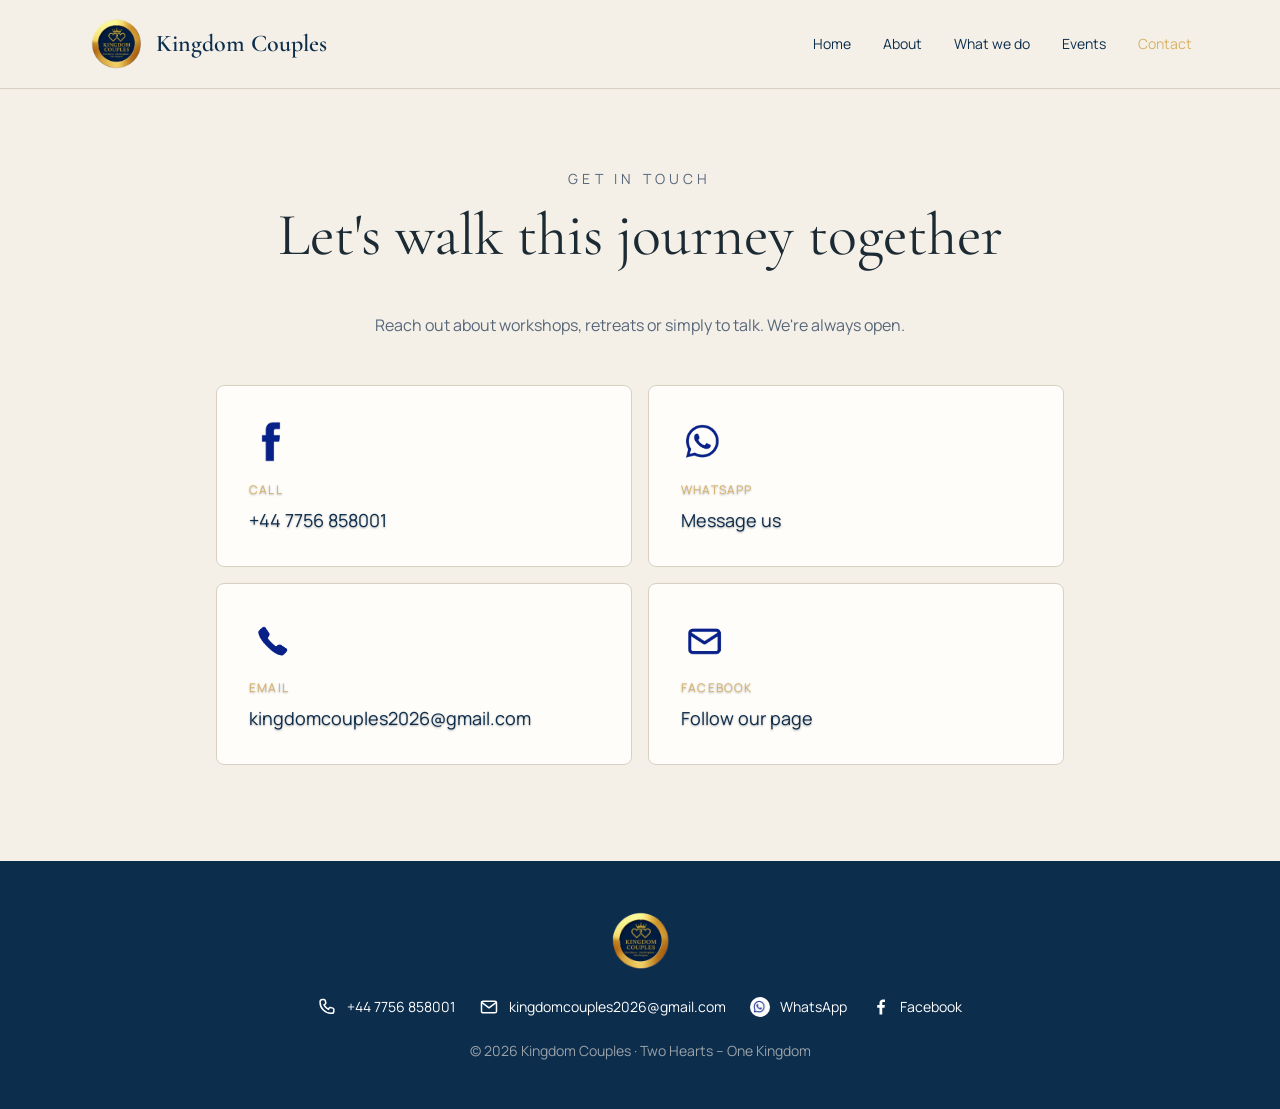
==== contact.html @ a612b758 "Add files via upload" ====
<!DOCTYPE html>
<html lang="en">
 <head>
  <meta charset="utf-8"/>
  <meta content="width=device-width, initial-scale=1" name="viewport"/>
  <link href="styles.css" rel="stylesheet"/>
  <link href="https://fonts.googleapis.com/css2?family=Cormorant+Garamond:ital,wght@0,500;0,600;1,500&amp;family=Manrope:wght@400;500;600&amp;display=swap" rel="stylesheet"/>
  <title>
   Contact — Kingdom Couples
  </title>
  <meta content="Call, email or message Kingdom Couples about workshops, retreats and support." name="description"/>
  <meta content="Contact — Kingdom Couples" property="og:title"/>
  <meta content="Get in touch with Kingdom Couples." property="og:description"/>
  <meta content="website" property="og:type"/>
  <meta content="summary_large_image" name="twitter:card"/>
  <link href="https://fonts.googleapis.com" rel="preconnect"/>
  <link href="images/favicon.png" rel="icon" type="image/png"/>
 </head>
 <body>
  <header class="border-b bg-background">
   <nav class="mx-auto flex max-w-6xl items-center justify-between px-6 py-4">
    <a class="flex items-center gap-3" href="index.html">
     <img alt="Kingdom Couples logo" class="h-14 w-14" height="56" src="images/logo-sm.png" width="56"/>
     <span class="hidden font-display text-2xl font-semibold sm:inline">
      Kingdom Couples
     </span>
    </a>
    <div class="flex gap-5 text-sm md:gap-8">
     <a class="hover:text-gold" href="index.html">
      Home
     </a>
     <a class="hover:text-gold" href="about.html">
      About
     </a>
     <a class="hover:text-gold" href="services.html">
      What we do
     </a>
     <a class="hover:text-gold" href="events.html">
      Events
     </a>
     <a aria-current="page" class="hover:text-gold text-gold" href="contact.html">
      Contact
     </a>
    </div>
   </nav>
  </header>
  <main>
   <section class="mx-auto max-w-4xl px-6 pt-20 pb-12 text-center">
    <p class="text-sm uppercase tracking-[0.3em] text-muted-foreground">
     Get in touch
    </p>
    <h1 class="mt-4 text-5xl md:text-6xl">
     Let's walk this journey together
    </h1>
   </section>
   <div class="mx-auto max-w-4xl px-6 pb-24">
    <p class="text-center text-muted-foreground">
     Reach out about workshops, retreats or simply to talk. We're always open.
    </p>
    <div class="mt-12 grid gap-4 sm:grid-cols-2">
     <a class="rounded-lg border bg-card p-8 transition hover:border-gold" href="tel:+447756858001" rel="noreferrer">
      <img class="contact-icon" src="images/Facebook%20icon.png" alt="" aria-hidden="true"/>
      <p class="text-xs uppercase tracking-widest text-gold">
       Call
      </p>
      <p class="mt-2 break-all text-lg">
       +44 7756 858001
      </p>
     </a>
     <a class="rounded-lg border bg-card p-8 transition hover:border-gold" href="https://wa.me/447756858001" rel="noreferrer" target="_blank">
      <img class="contact-icon" src="images/whatsapp.png" alt="" aria-hidden="true"/>
      <p class="text-xs uppercase tracking-widest text-gold">
       WhatsApp
      </p>
      <p class="mt-2 break-all text-lg">
       Message us
      </p>
     </a>
     <a class="rounded-lg border bg-card p-8 transition hover:border-gold" href="mailto:kingdomcouples2026@gmail.com" rel="noreferrer">
      <img class="contact-icon" src="images/call.png" alt="" aria-hidden="true"/>
      <p class="text-xs uppercase tracking-widest text-gold">
       Email
      </p>
      <p class="mt-2 break-all text-lg">
       kingdomcouples2026@gmail.com
      </p>
     </a>
     <a class="rounded-lg border bg-card p-8 transition hover:border-gold" href="https://www.facebook.com/profile.php?id=61584360152010" rel="noreferrer" target="_blank">
      <img class="contact-icon" src="images/email%20icon.png" alt="" aria-hidden="true"/>
      <p class="text-xs uppercase tracking-widest text-gold">
       Facebook
      </p>
      <p class="mt-2 break-all text-lg">
       Follow our page
      </p>
     </a>
    </div>
   </div>
  </main>
  <footer class="bg-primary py-12 text-primary-foreground">
   <div class="mx-auto flex max-w-6xl flex-col items-center gap-6 px-6 text-center text-sm">
    <img alt="" class="h-16 w-16" height="64" loading="lazy" src="images/logo-sm.png" width="64"/>
    <div class="footer-contact">
     <a href="tel:+447756858001" aria-label="Call Kingdom Couples at +44 7756 858001">
      <svg aria-hidden="true" viewBox="0 0 24 24" fill="none" stroke="currentColor" stroke-width="1.8"><path stroke-linecap="round" stroke-linejoin="round" d="M2.5 5.5A2.5 2.5 0 0 1 5 3h2.2a1.5 1.5 0 0 1 1.46 1.15l.7 2.8a1.5 1.5 0 0 1-.75 1.68l-1.5.84a14 14 0 0 0 5.42 5.42l.84-1.5a1.5 1.5 0 0 1 1.68-.75l2.8.7A1.5 1.5 0 0 1 19 14.8V17a2.5 2.5 0 0 1-2.5 2.5h-1C8.6 19.5 2.5 13.4 2.5 6.5v-1Z"/></svg>
      <span>+44 7756 858001</span>
     </a>
     <a href="mailto:kingdomcouples2026@gmail.com" aria-label="Email Kingdom Couples">
      <svg aria-hidden="true" viewBox="0 0 24 24" fill="none" stroke="currentColor" stroke-width="1.8"><rect x="3" y="5" width="18" height="14" rx="2"/><path stroke-linecap="round" stroke-linejoin="round" d="m4 7 8 6 8-6"/></svg>
      <span>kingdomcouples2026@gmail.com</span>
     </a>
     <a href="https://wa.me/447756858001" target="_blank" rel="noopener noreferrer" aria-label="Message Kingdom Couples on WhatsApp">
      <img src="images/whatsapp.png" alt="" aria-hidden="true"/>
      <span>WhatsApp</span>
     </a>
     <a href="https://www.facebook.com/profile.php?id=61584360152010" target="_blank" rel="noopener noreferrer" aria-label="Visit Kingdom Couples on Facebook">
      <svg aria-hidden="true" viewBox="0 0 24 24" fill="currentColor"><path d="M13.5 21v-8.2h2.75l.41-3.2H13.5V7.56c0-.93.26-1.56 1.59-1.56h1.69V3.14A22 22 0 0 0 14.32 3C11.88 3 10.2 4.49 10.2 7.23V9.6H7.44v3.2h2.76V21h3.3Z"/></svg>
      <span>Facebook</span>
     </a>
    </div>
    <p class="opacity-60">
     © 2026 Kingdom Couples · Two Hearts – One Kingdom
    </p>
   </div>
  </footer>
 </body>
</html>
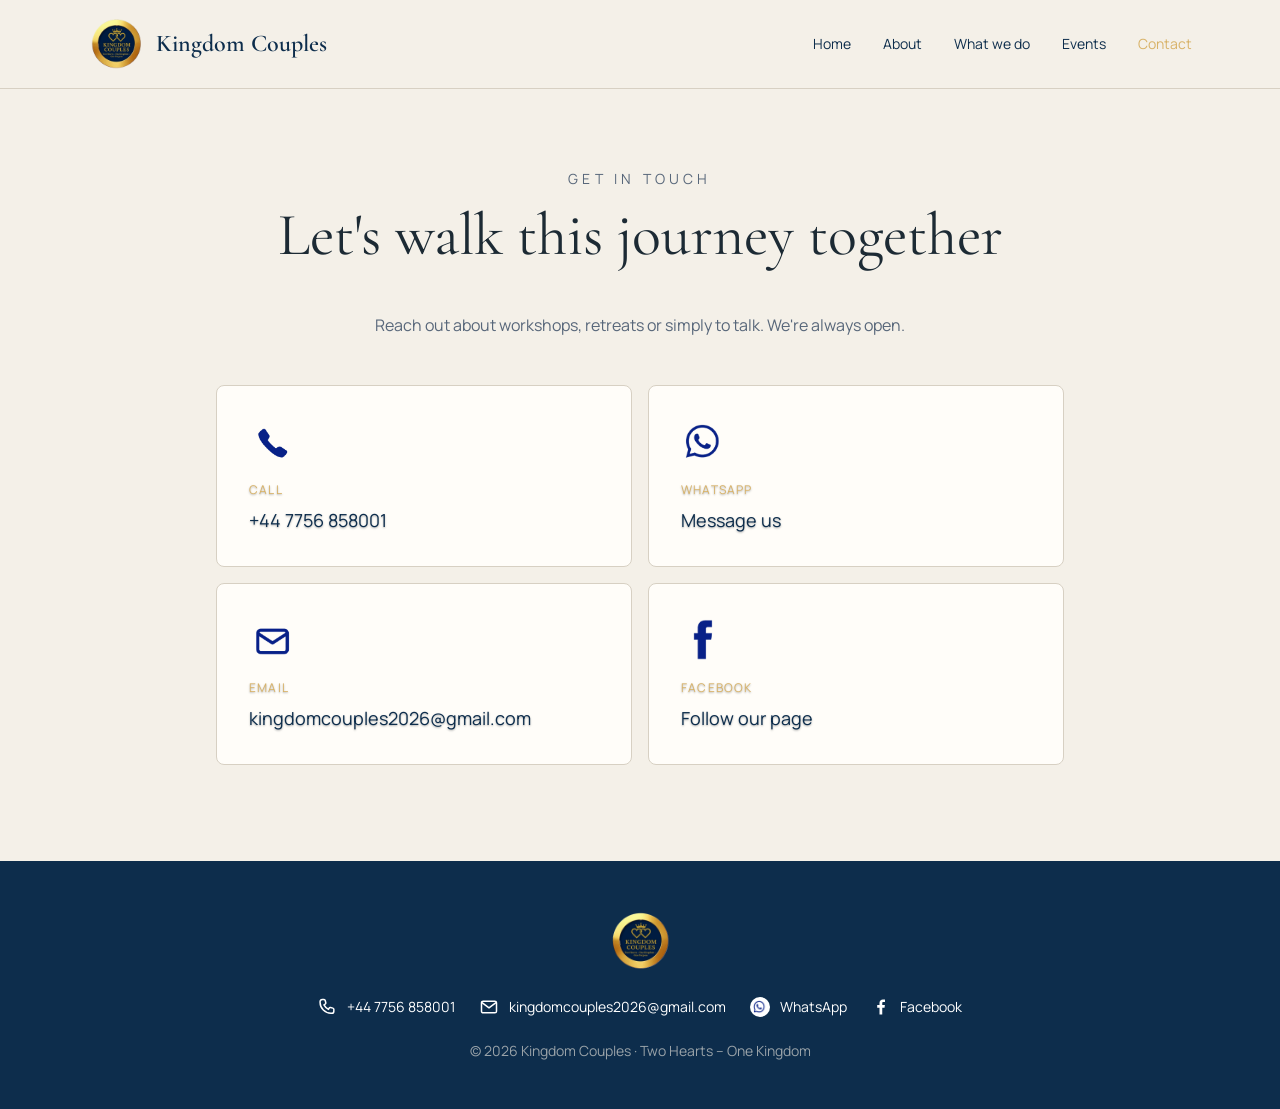
==== commit 89323cd8: "Fix HTML encoding issues in contact.html Icon changes" ====
--- a/contact.html
+++ b/contact.html
@@ -59,7 +59,7 @@
     </p>
     <div class="mt-12 grid gap-4 sm:grid-cols-2">
      <a class="rounded-lg border bg-card p-8 transition hover:border-gold" href="tel:+447756858001" rel="noreferrer">
-      <img class="contact-icon" src="images/Facebook%20icon.png" alt="" aria-hidden="true"/>
+      <img class="contact-icon" src="images/call.png" alt="" aria-hidden="true"/>
       <p class="text-xs uppercase tracking-widest text-gold">
        Call
       </p>
@@ -77,7 +77,7 @@
       </p>
      </a>
      <a class="rounded-lg border bg-card p-8 transition hover:border-gold" href="mailto:kingdomcouples2026@gmail.com" rel="noreferrer">
-      <img class="contact-icon" src="images/call.png" alt="" aria-hidden="true"/>
+      <img class="contact-icon" src="images/email%20icon.png" alt="" aria-hidden="true"/>
       <p class="text-xs uppercase tracking-widest text-gold">
        Email
       </p>
@@ -86,7 +86,7 @@
       </p>
      </a>
      <a class="rounded-lg border bg-card p-8 transition hover:border-gold" href="https://www.facebook.com/profile.php?id=61584360152010" rel="noreferrer" target="_blank">
-      <img class="contact-icon" src="images/email%20icon.png" alt="" aria-hidden="true"/>
+      <img class="contact-icon" src="images/Facebook%20icon.png" alt="" aria-hidden="true"/>
       <p class="text-xs uppercase tracking-widest text-gold">
        Facebook
       </p>
